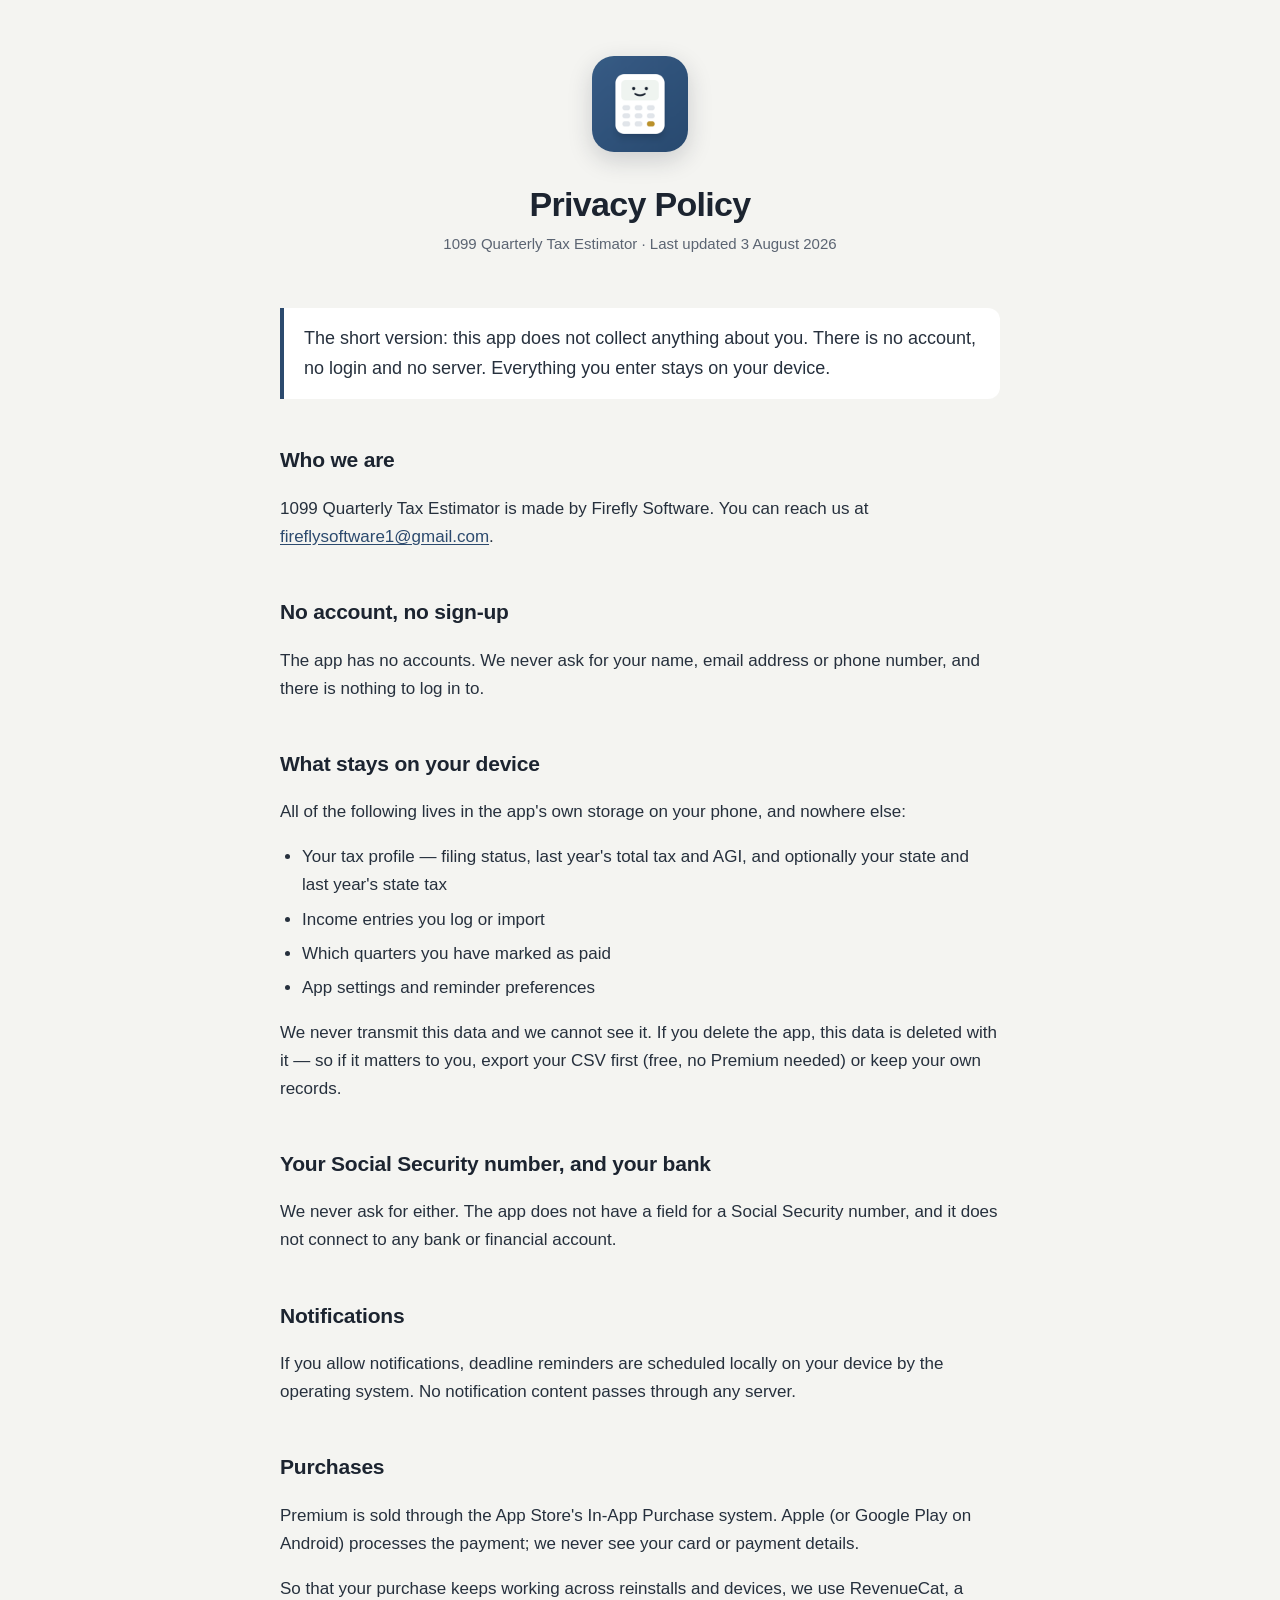
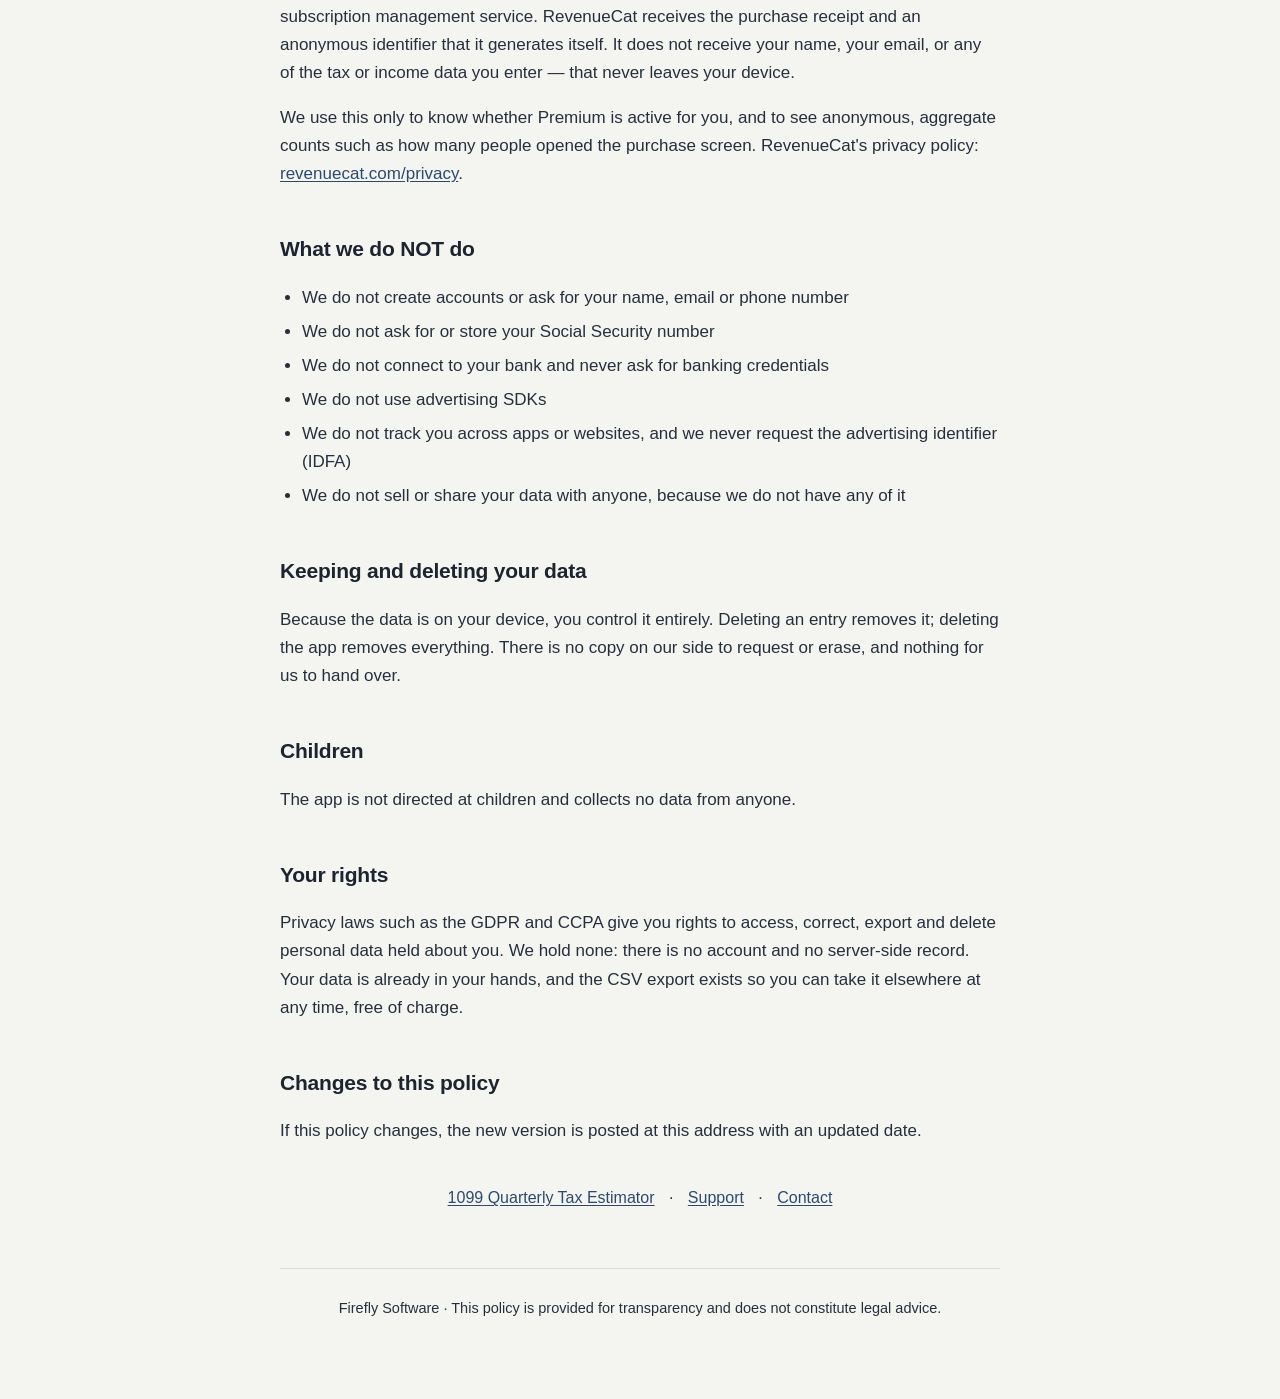
==== privacy.html @ 1c024ee4 "Privacy policy and support pages for 1099 Quarterly Tax Estimator GitHub Pages ile yayınlanacak: pri" ====
<!DOCTYPE html>
<html lang="en">
<head>
<meta charset="utf-8">
<meta name="viewport" content="width=device-width, initial-scale=1">
<title>Privacy Policy — 1099 Quarterly Tax Estimator</title>
<meta name="description" content="The app has no account and no server. Everything you enter stays on your device.">
<link rel="icon" href="img/icon.png">
<link rel="stylesheet" href="style.css">
</head>
<body>
<div class="wrap">

  <header class="hero">
    <img class="icon" src="img/icon.png" alt="1099 Quarterly Tax Estimator app icon">
    <h1>Privacy Policy</h1>
    <p class="updated">1099 Quarterly Tax Estimator · Last updated 3 August 2026</p>
  </header>

  <p class="lede">The short version: this app does not collect anything about
    you. There is no account, no login and no server. Everything you enter
    stays on your device.</p>

  <h2>Who we are</h2>
  <p>1099 Quarterly Tax Estimator is made by Firefly Software. You can reach us
    at <a href="mailto:fireflysoftware1@gmail.com">fireflysoftware1@gmail.com</a>.</p>

  <h2>No account, no sign-up</h2>
  <p>The app has no accounts. We never ask for your name, email address or
    phone number, and there is nothing to log in to.</p>

  <h2>What stays on your device</h2>
  <p>All of the following lives in the app's own storage on your phone, and
    nowhere else:</p>
  <ul>
    <li>Your tax profile — filing status, last year's total tax and AGI, and
      optionally your state and last year's state tax</li>
    <li>Income entries you log or import</li>
    <li>Which quarters you have marked as paid</li>
    <li>App settings and reminder preferences</li>
  </ul>
  <p>We never transmit this data and we cannot see it. If you delete the app,
    this data is deleted with it — so if it matters to you, export your CSV
    first (free, no Premium needed) or keep your own records.</p>

  <h2>Your Social Security number, and your bank</h2>
  <p>We never ask for either. The app does not have a field for a Social
    Security number, and it does not connect to any bank or financial account.</p>

  <h2>Notifications</h2>
  <p>If you allow notifications, deadline reminders are scheduled locally on
    your device by the operating system. No notification content passes
    through any server.</p>

  <h2>Purchases</h2>
  <p>Premium is sold through the App Store's In-App Purchase system. Apple (or
    Google Play on Android) processes the payment; we never see your card or
    payment details.</p>
  <p>So that your purchase keeps working across reinstalls and devices, we use
    RevenueCat, a subscription management service. RevenueCat receives the
    purchase receipt and an anonymous identifier that it generates itself. It
    does not receive your name, your email, or any of the tax or income data
    you enter — that never leaves your device.</p>
  <p>We use this only to know whether Premium is active for you, and to see
    anonymous, aggregate counts such as how many people opened the purchase
    screen. RevenueCat's privacy policy:
    <a href="https://www.revenuecat.com/privacy">revenuecat.com/privacy</a>.</p>

  <h2>What we do NOT do</h2>
  <ul>
    <li>We do not create accounts or ask for your name, email or phone number</li>
    <li>We do not ask for or store your Social Security number</li>
    <li>We do not connect to your bank and never ask for banking credentials</li>
    <li>We do not use advertising SDKs</li>
    <li>We do not track you across apps or websites, and we never request the
      advertising identifier (IDFA)</li>
    <li>We do not sell or share your data with anyone, because we do not have
      any of it</li>
  </ul>

  <h2>Keeping and deleting your data</h2>
  <p>Because the data is on your device, you control it entirely. Deleting an
    entry removes it; deleting the app removes everything. There is no copy on
    our side to request or erase, and nothing for us to hand over.</p>

  <h2>Children</h2>
  <p>The app is not directed at children and collects no data from anyone.</p>

  <h2>Your rights</h2>
  <p>Privacy laws such as the GDPR and CCPA give you rights to access, correct,
    export and delete personal data held about you. We hold none: there is no
    account and no server-side record. Your data is already in your hands, and
    the CSV export exists so you can take it elsewhere at any time, free of
    charge.</p>

  <h2>Changes to this policy</h2>
  <p>If this policy changes, the new version is posted at this address with an
    updated date.</p>

  <p class="nav">
    <a href="index.html">1099 Quarterly Tax Estimator</a> ·
    <a href="support.html">Support</a> ·
    <a href="mailto:fireflysoftware1@gmail.com">Contact</a>
  </p>

  <footer>
    <p>Firefly Software · This policy is provided for transparency and does not
      constitute legal advice.</p>
  </footer>

</div>
</body>
</html>
---- style.css ----
/* 1099 Quarterly Tax Estimator — legal & support pages.
   Uygulamanın kendi paleti: mürekkep mavisi, kâğıt zemin, pirinç vurgu. */

:root {
  --ink: #2c4a6e;
  --ink-deep: #1c2430;
  --paper: #f4f4f1;
  --surface: #ffffff;
  --brass: #6f5410;
  --muted: #5b6472;
  --line: #dcdad2;
  --max: 720px;
}

* { box-sizing: border-box; }

html { -webkit-text-size-adjust: 100%; }

body {
  margin: 0;
  padding: 0 20px 72px;
  background: var(--paper);
  color: var(--ink-deep);
  font: 17px/1.65 -apple-system, BlinkMacSystemFont, "Segoe UI", Roboto,
    Helvetica, Arial, sans-serif;
}

.wrap { max-width: var(--max); margin: 0 auto; }

header.hero {
  text-align: center;
  padding: 56px 0 8px;
}

header.hero img.icon {
  width: 96px;
  height: 96px;
  border-radius: 22px;
  box-shadow: 0 8px 24px rgba(28, 36, 48, 0.18);
}

h1 {
  font-size: 34px;
  line-height: 1.15;
  letter-spacing: -0.02em;
  margin: 24px 0 8px;
}

.tagline {
  font-size: 19px;
  color: var(--muted);
  margin: 0 auto 8px;
  max-width: 34em;
}

.updated {
  color: var(--muted);
  font-size: 15px;
  margin-top: 4px;
}

h2 {
  font-size: 21px;
  letter-spacing: -0.01em;
  margin: 40px 0 10px;
  padding-top: 4px;
}

h3 {
  font-size: 17px;
  margin: 28px 0 6px;
}

p, li { color: #26303d; }

a { color: var(--ink); text-decoration: underline; text-underline-offset: 2px; }
a:hover { color: #16324f; }

ul { padding-left: 22px; }
li { margin: 6px 0; }

.card {
  background: var(--surface);
  border: 1px solid var(--line);
  border-radius: 16px;
  padding: 20px 22px;
  margin: 20px 0;
}

.card h3 { margin-top: 0; }

.lede {
  font-size: 18px;
  background: var(--surface);
  border-left: 4px solid var(--ink);
  border-radius: 0 12px 12px 0;
  padding: 16px 20px;
  margin: 28px 0;
}

.shots {
  display: flex;
  gap: 18px;
  justify-content: center;
  flex-wrap: wrap;
  margin: 36px 0 8px;
}

.shots figure { margin: 0; max-width: 260px; }

.shots img {
  width: 100%;
  height: auto;
  border-radius: 18px;
  box-shadow: 0 10px 30px rgba(28, 36, 48, 0.16);
}

.shots figcaption {
  text-align: center;
  color: var(--muted);
  font-size: 14px;
  margin-top: 10px;
}

.nav {
  text-align: center;
  margin: 40px 0 0;
  font-size: 16px;
}

.nav a { margin: 0 10px; white-space: nowrap; }

footer {
  border-top: 1px solid var(--line);
  margin-top: 56px;
  padding-top: 22px;
  color: var(--muted);
  font-size: 14.5px;
  text-align: center;
}

footer p { margin: 6px 0; }

.disclaimer {
  font-size: 14.5px;
  color: var(--muted);
}

@media (prefers-color-scheme: dark) {
  :root {
    --paper: #141a22;
    --surface: #1c242e;
    --ink-deep: #eceef0;
    --ink: #9cbbdd;
    --brass: #e0b354;
    --muted: #a3adba;
    --line: #313b47;
  }
  p, li { color: #dfe3e8; }
  header.hero img.icon { box-shadow: 0 8px 24px rgba(0, 0, 0, 0.5); }
  .shots img { box-shadow: 0 10px 30px rgba(0, 0, 0, 0.5); }
}
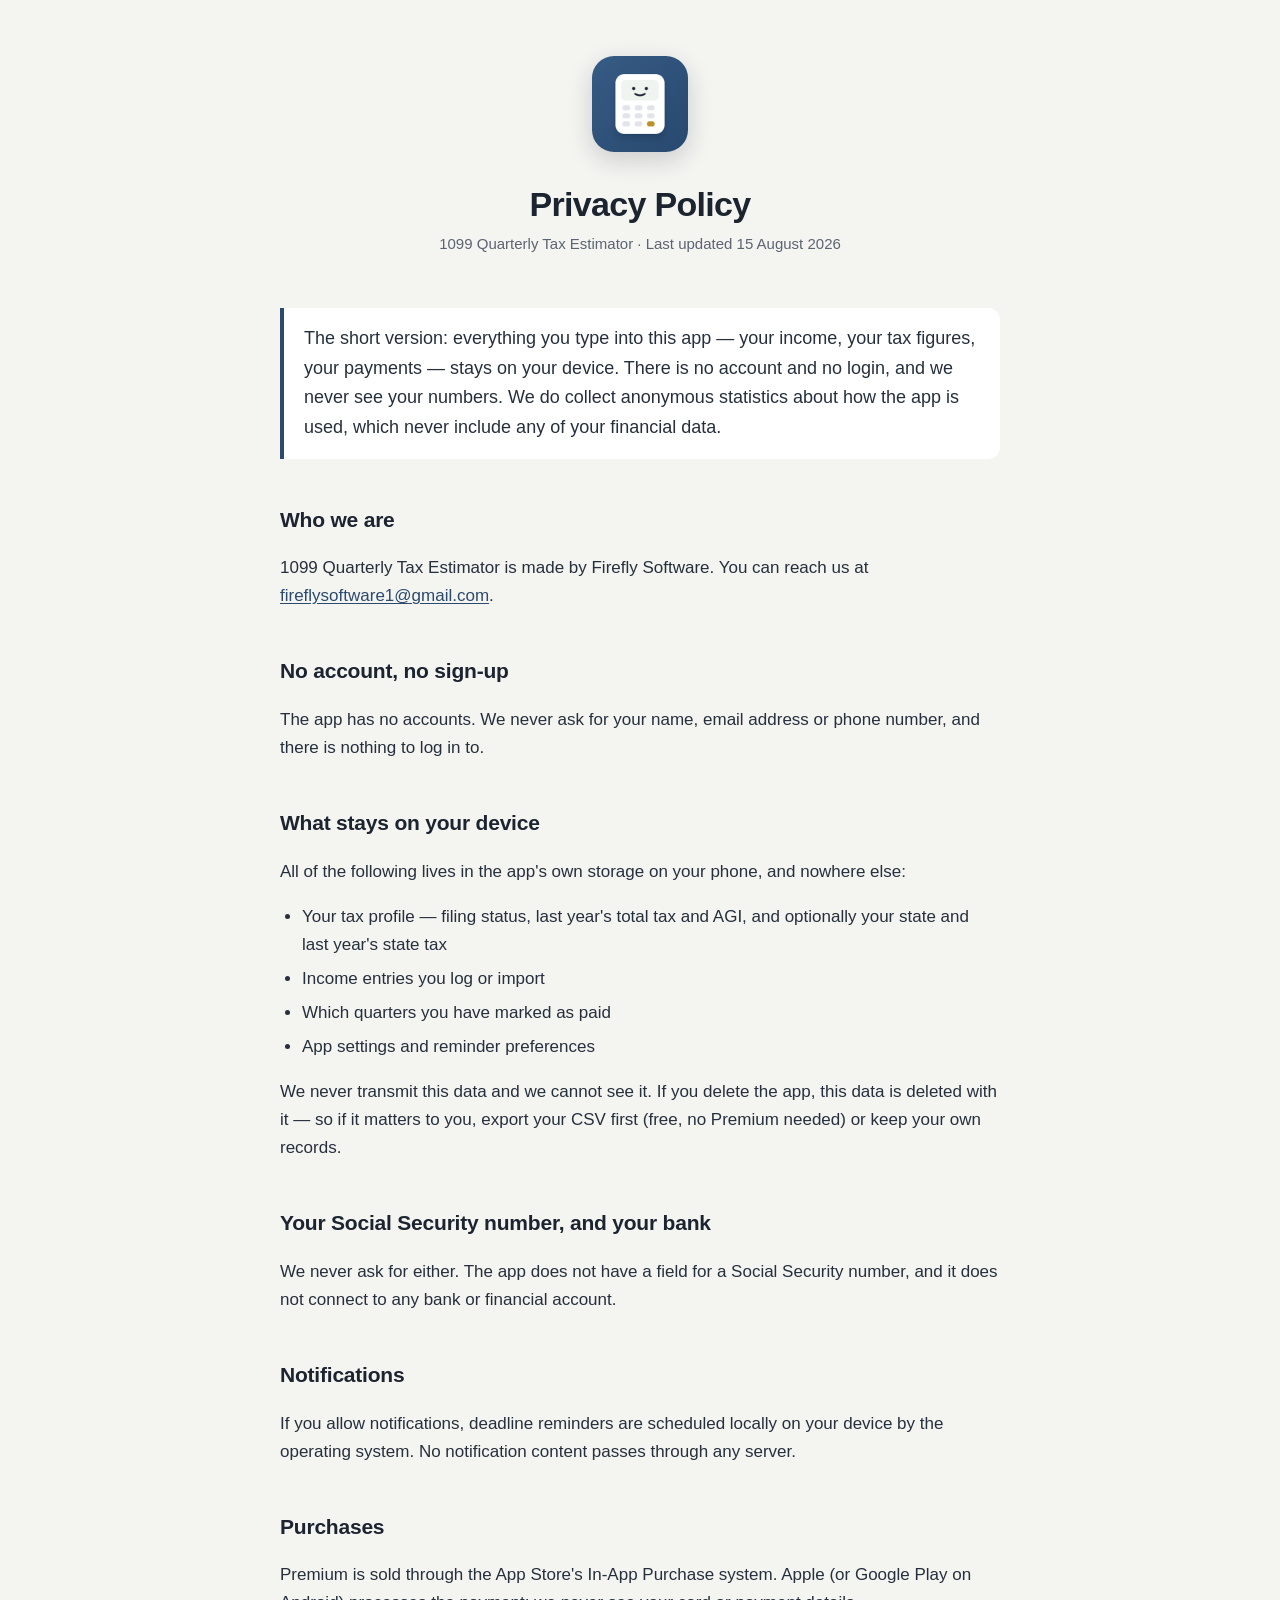
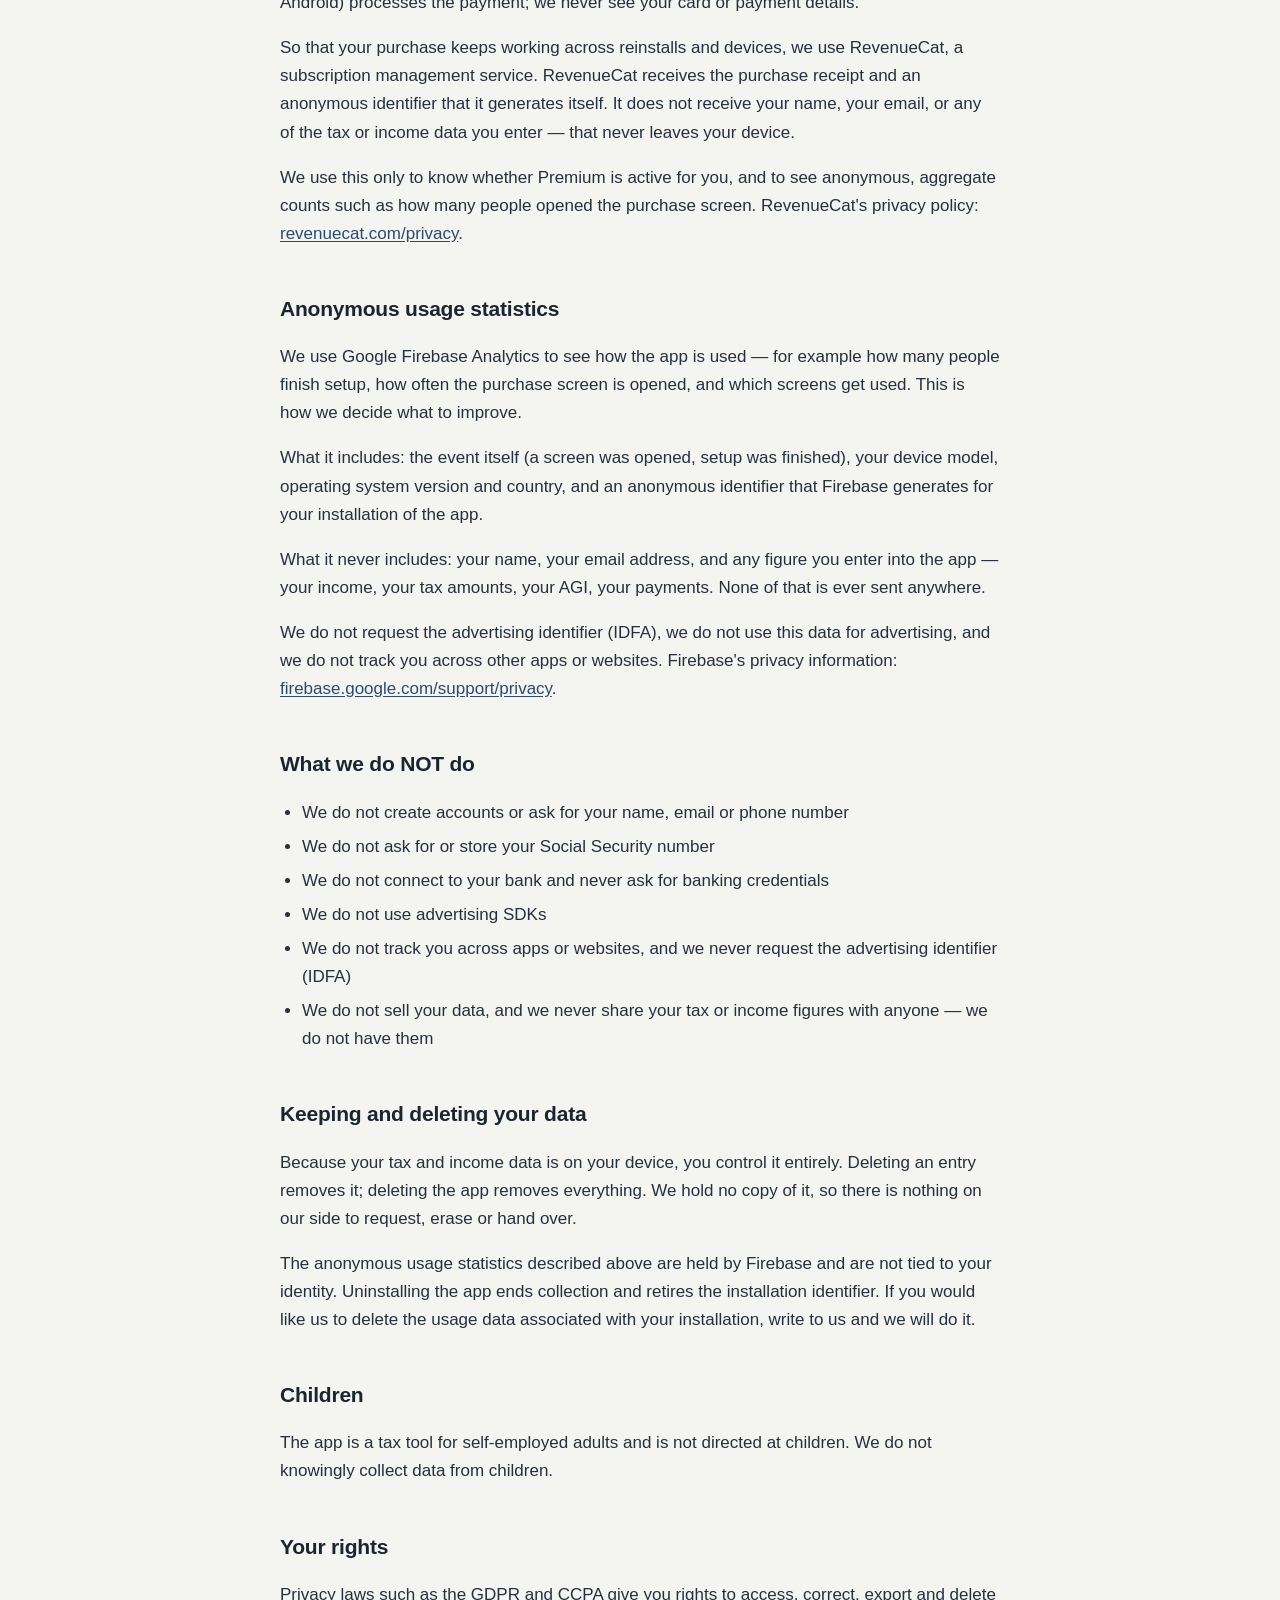
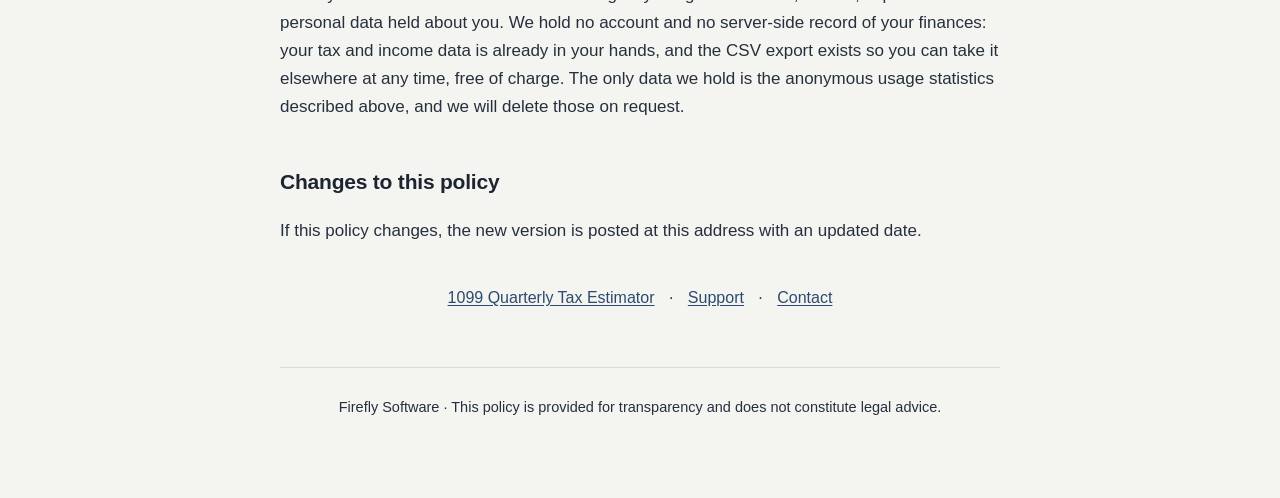
==== commit 157dc576: "Disclose Firebase Analytics in the privacy policy The app now ships a configured Firebase Analytics " ====
--- a/privacy.html
+++ b/privacy.html
@@ -14,12 +14,14 @@
   <header class="hero">
     <img class="icon" src="img/icon.png" alt="1099 Quarterly Tax Estimator app icon">
     <h1>Privacy Policy</h1>
-    <p class="updated">1099 Quarterly Tax Estimator · Last updated 3 August 2026</p>
+    <p class="updated">1099 Quarterly Tax Estimator · Last updated 15 August 2026</p>
   </header>
 
-  <p class="lede">The short version: this app does not collect anything about
-    you. There is no account, no login and no server. Everything you enter
-    stays on your device.</p>
+  <p class="lede">The short version: everything you type into this app — your
+    income, your tax figures, your payments — stays on your device. There is no
+    account and no login, and we never see your numbers. We do collect
+    anonymous statistics about how the app is used, which never include any of
+    your financial data.</p>
 
   <h2>Who we are</h2>
   <p>1099 Quarterly Tax Estimator is made by Firefly Software. You can reach us
@@ -66,6 +68,22 @@
     screen. RevenueCat's privacy policy:
     <a href="https://www.revenuecat.com/privacy">revenuecat.com/privacy</a>.</p>
 
+  <h2>Anonymous usage statistics</h2>
+  <p>We use Google Firebase Analytics to see how the app is used — for example
+    how many people finish setup, how often the purchase screen is opened, and
+    which screens get used. This is how we decide what to improve.</p>
+  <p>What it includes: the event itself (a screen was opened, setup was
+    finished), your device model, operating system version and country, and an
+    anonymous identifier that Firebase generates for your installation of the
+    app.</p>
+  <p>What it never includes: your name, your email address, and any figure you
+    enter into the app — your income, your tax amounts, your AGI, your
+    payments. None of that is ever sent anywhere.</p>
+  <p>We do not request the advertising identifier (IDFA), we do not use this
+    data for advertising, and we do not track you across other apps or
+    websites. Firebase's privacy information:
+    <a href="https://firebase.google.com/support/privacy">firebase.google.com/support/privacy</a>.</p>
+
   <h2>What we do NOT do</h2>
   <ul>
     <li>We do not create accounts or ask for your name, email or phone number</li>
@@ -74,24 +92,32 @@
     <li>We do not use advertising SDKs</li>
     <li>We do not track you across apps or websites, and we never request the
       advertising identifier (IDFA)</li>
-    <li>We do not sell or share your data with anyone, because we do not have
-      any of it</li>
+    <li>We do not sell your data, and we never share your tax or income figures
+      with anyone — we do not have them</li>
   </ul>
 
   <h2>Keeping and deleting your data</h2>
-  <p>Because the data is on your device, you control it entirely. Deleting an
-    entry removes it; deleting the app removes everything. There is no copy on
-    our side to request or erase, and nothing for us to hand over.</p>
+  <p>Because your tax and income data is on your device, you control it
+    entirely. Deleting an entry removes it; deleting the app removes
+    everything. We hold no copy of it, so there is nothing on our side to
+    request, erase or hand over.</p>
+  <p>The anonymous usage statistics described above are held by Firebase and
+    are not tied to your identity. Uninstalling the app ends collection and
+    retires the installation identifier. If you would like us to delete the
+    usage data associated with your installation, write to us and we will do
+    it.</p>
 
   <h2>Children</h2>
-  <p>The app is not directed at children and collects no data from anyone.</p>
+  <p>The app is a tax tool for self-employed adults and is not directed at
+    children. We do not knowingly collect data from children.</p>
 
   <h2>Your rights</h2>
   <p>Privacy laws such as the GDPR and CCPA give you rights to access, correct,
-    export and delete personal data held about you. We hold none: there is no
-    account and no server-side record. Your data is already in your hands, and
-    the CSV export exists so you can take it elsewhere at any time, free of
-    charge.</p>
+    export and delete personal data held about you. We hold no account and no
+    server-side record of your finances: your tax and income data is already in
+    your hands, and the CSV export exists so you can take it elsewhere at any
+    time, free of charge. The only data we hold is the anonymous usage
+    statistics described above, and we will delete those on request.</p>
 
   <h2>Changes to this policy</h2>
   <p>If this policy changes, the new version is posted at this address with an
